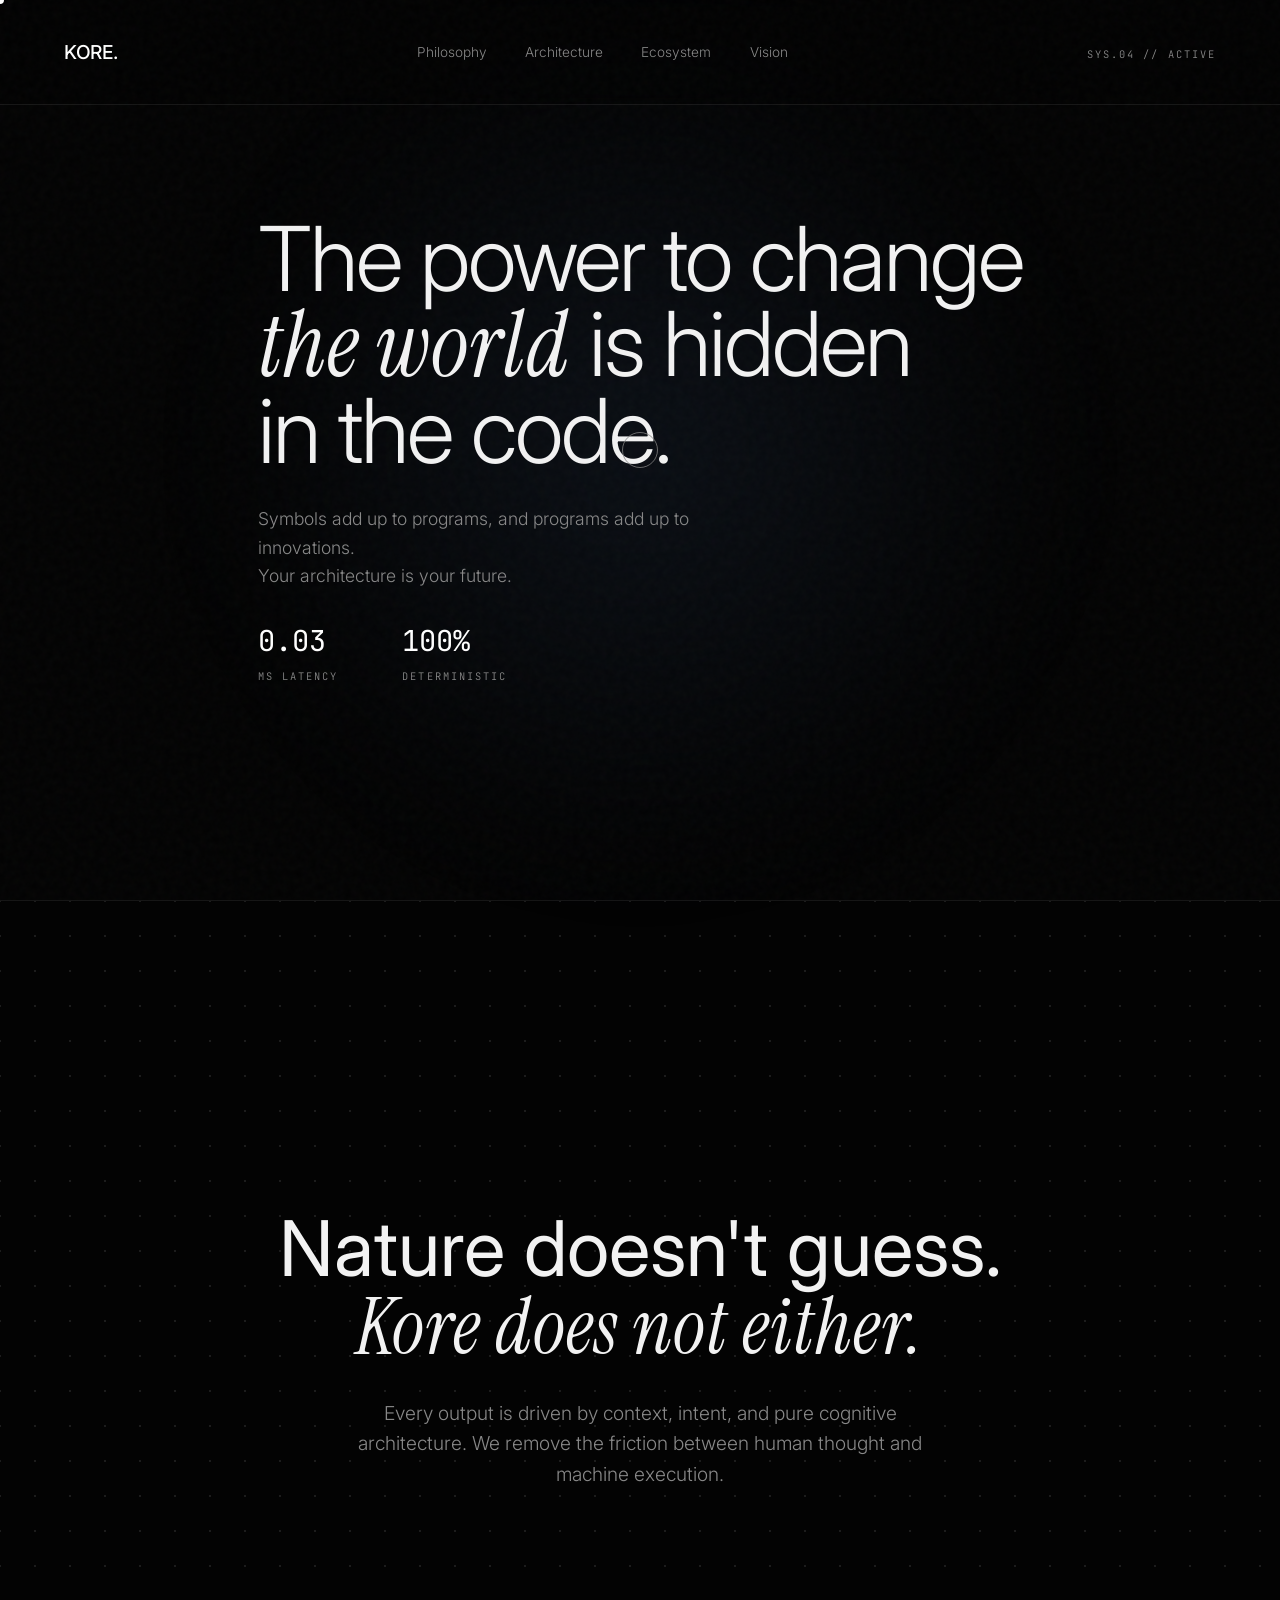
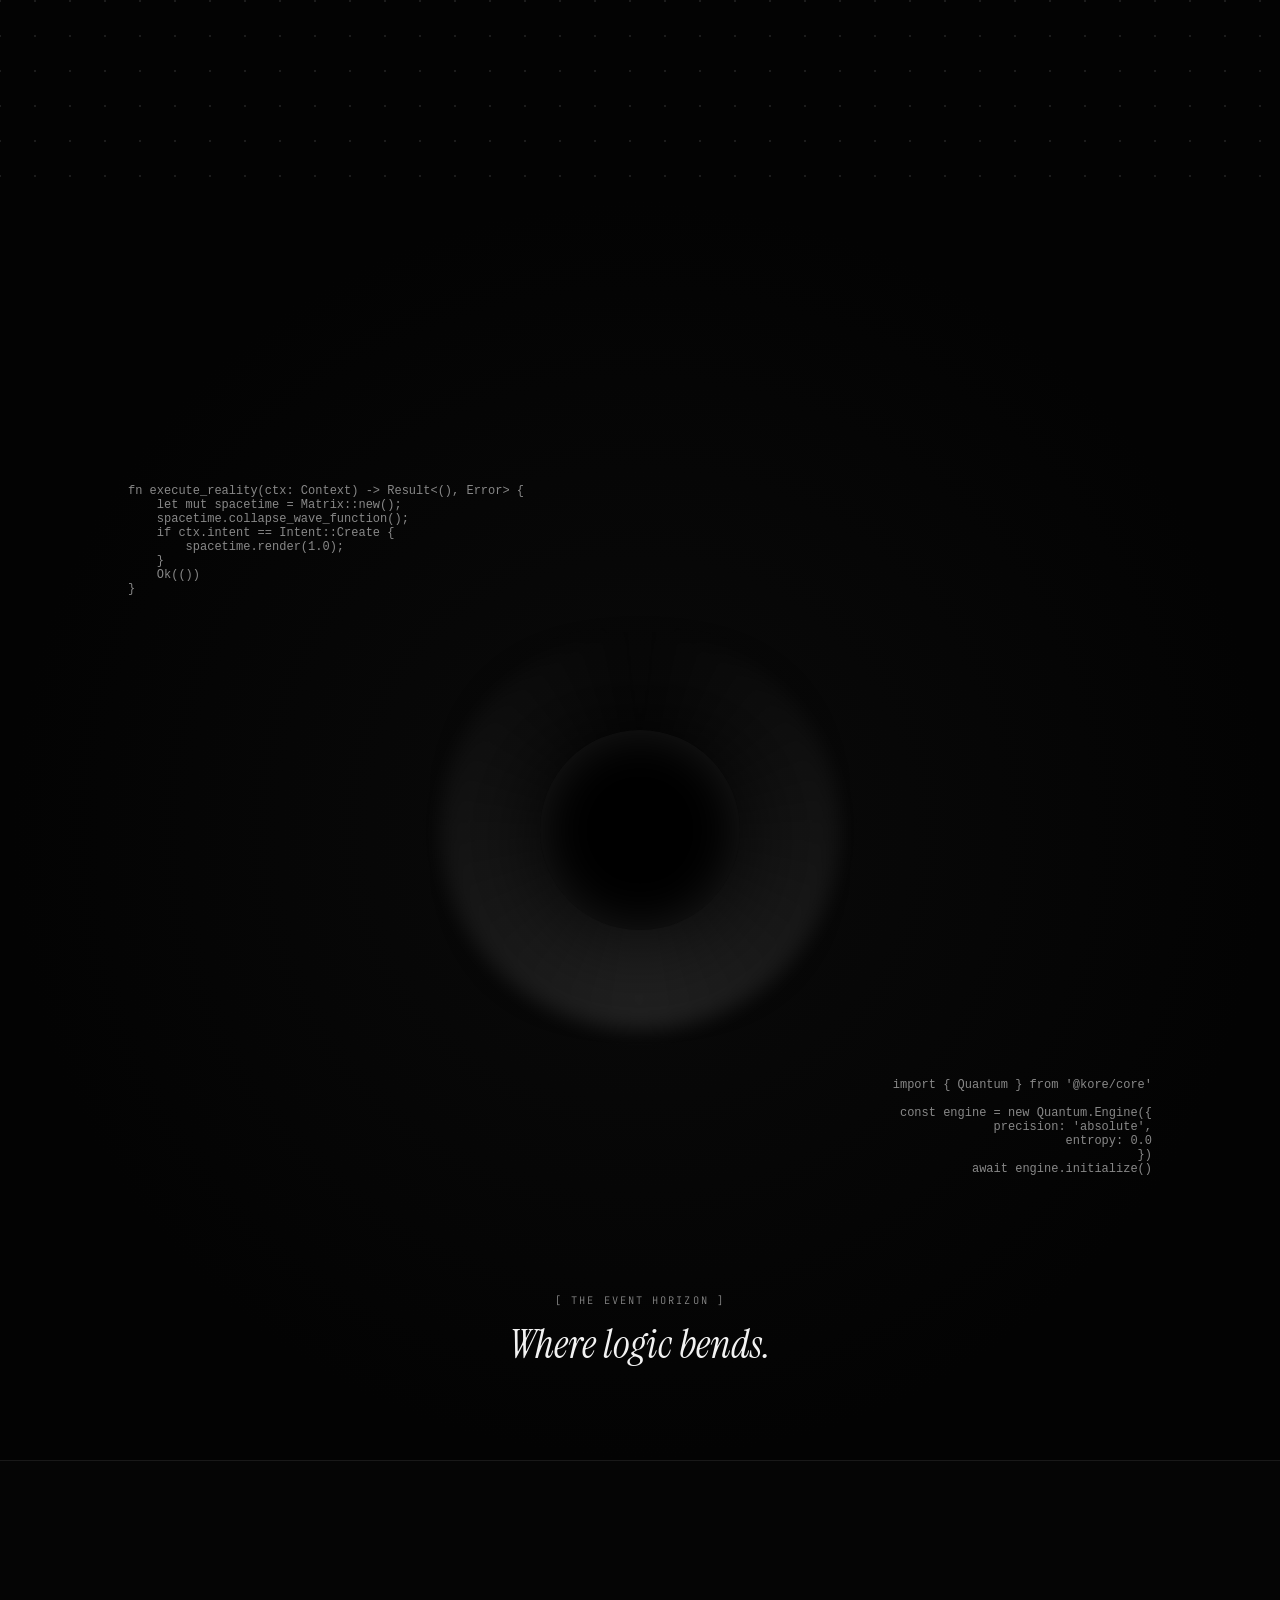
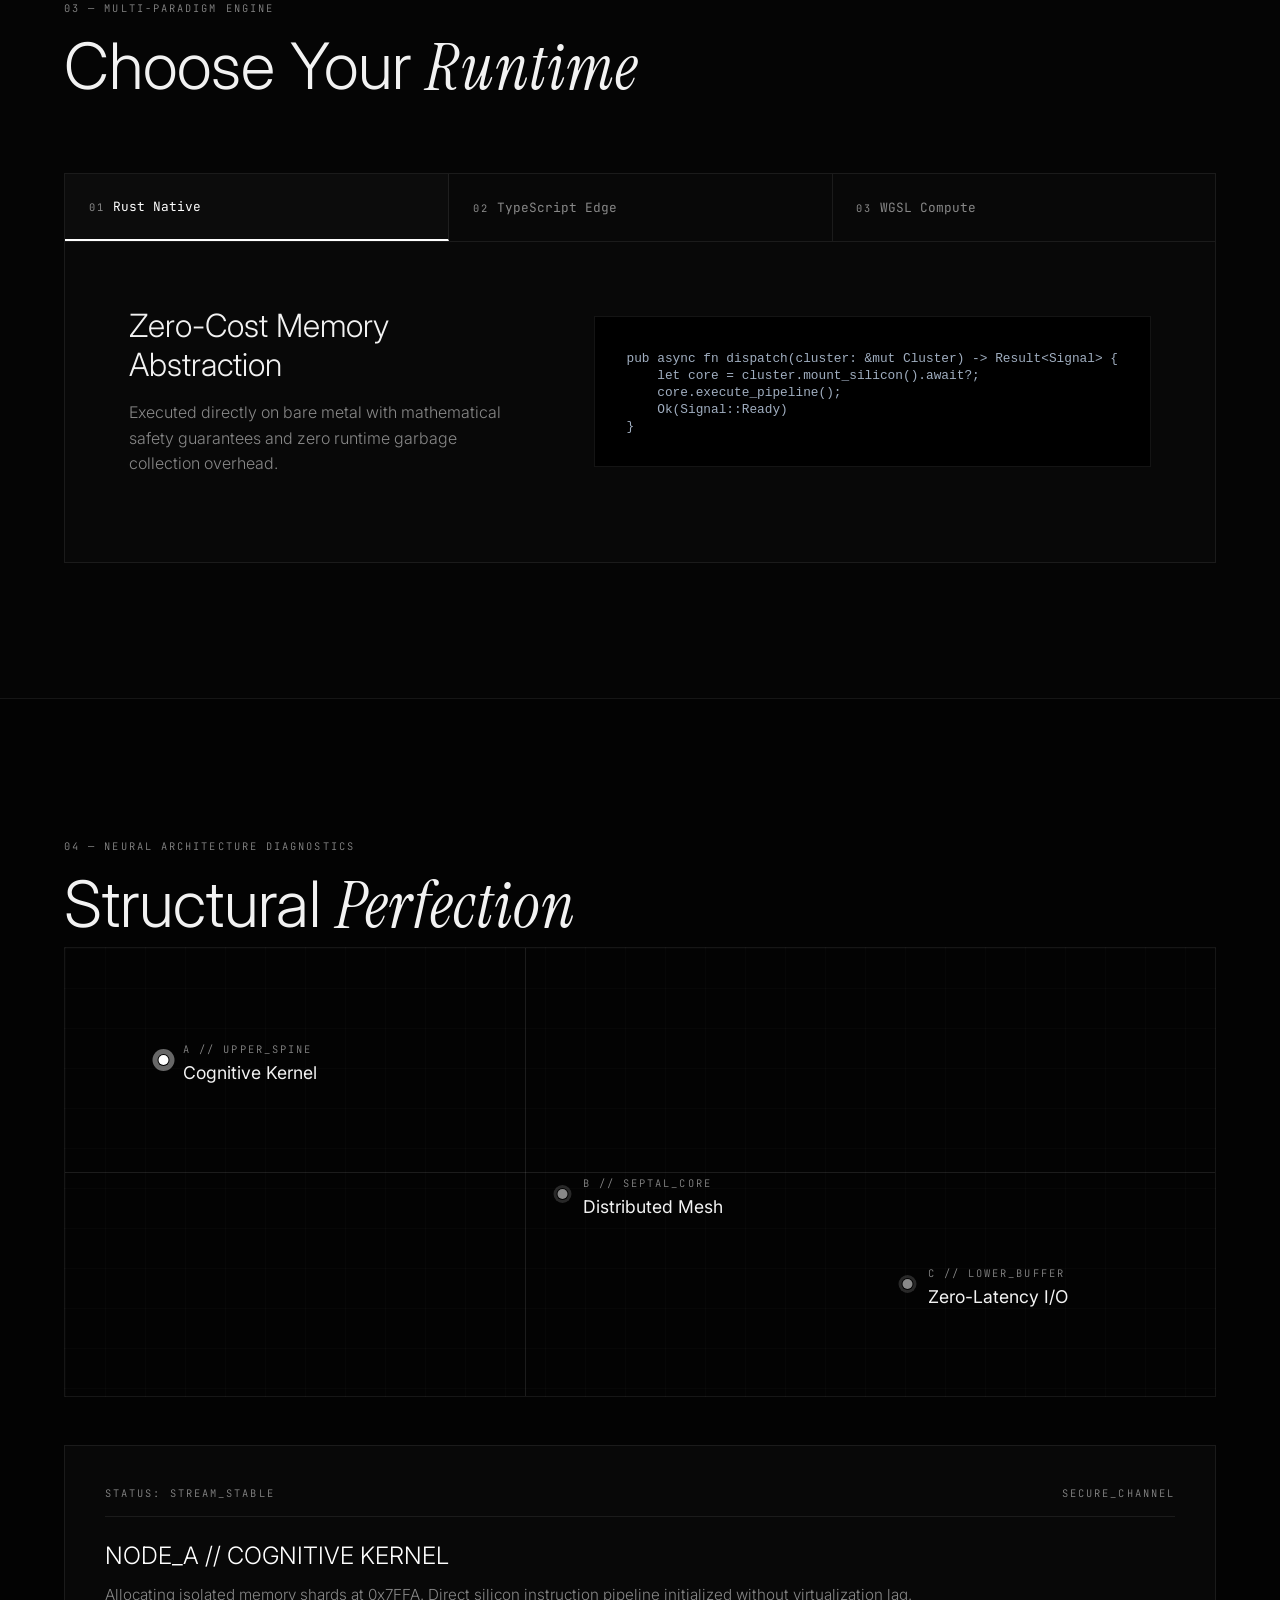
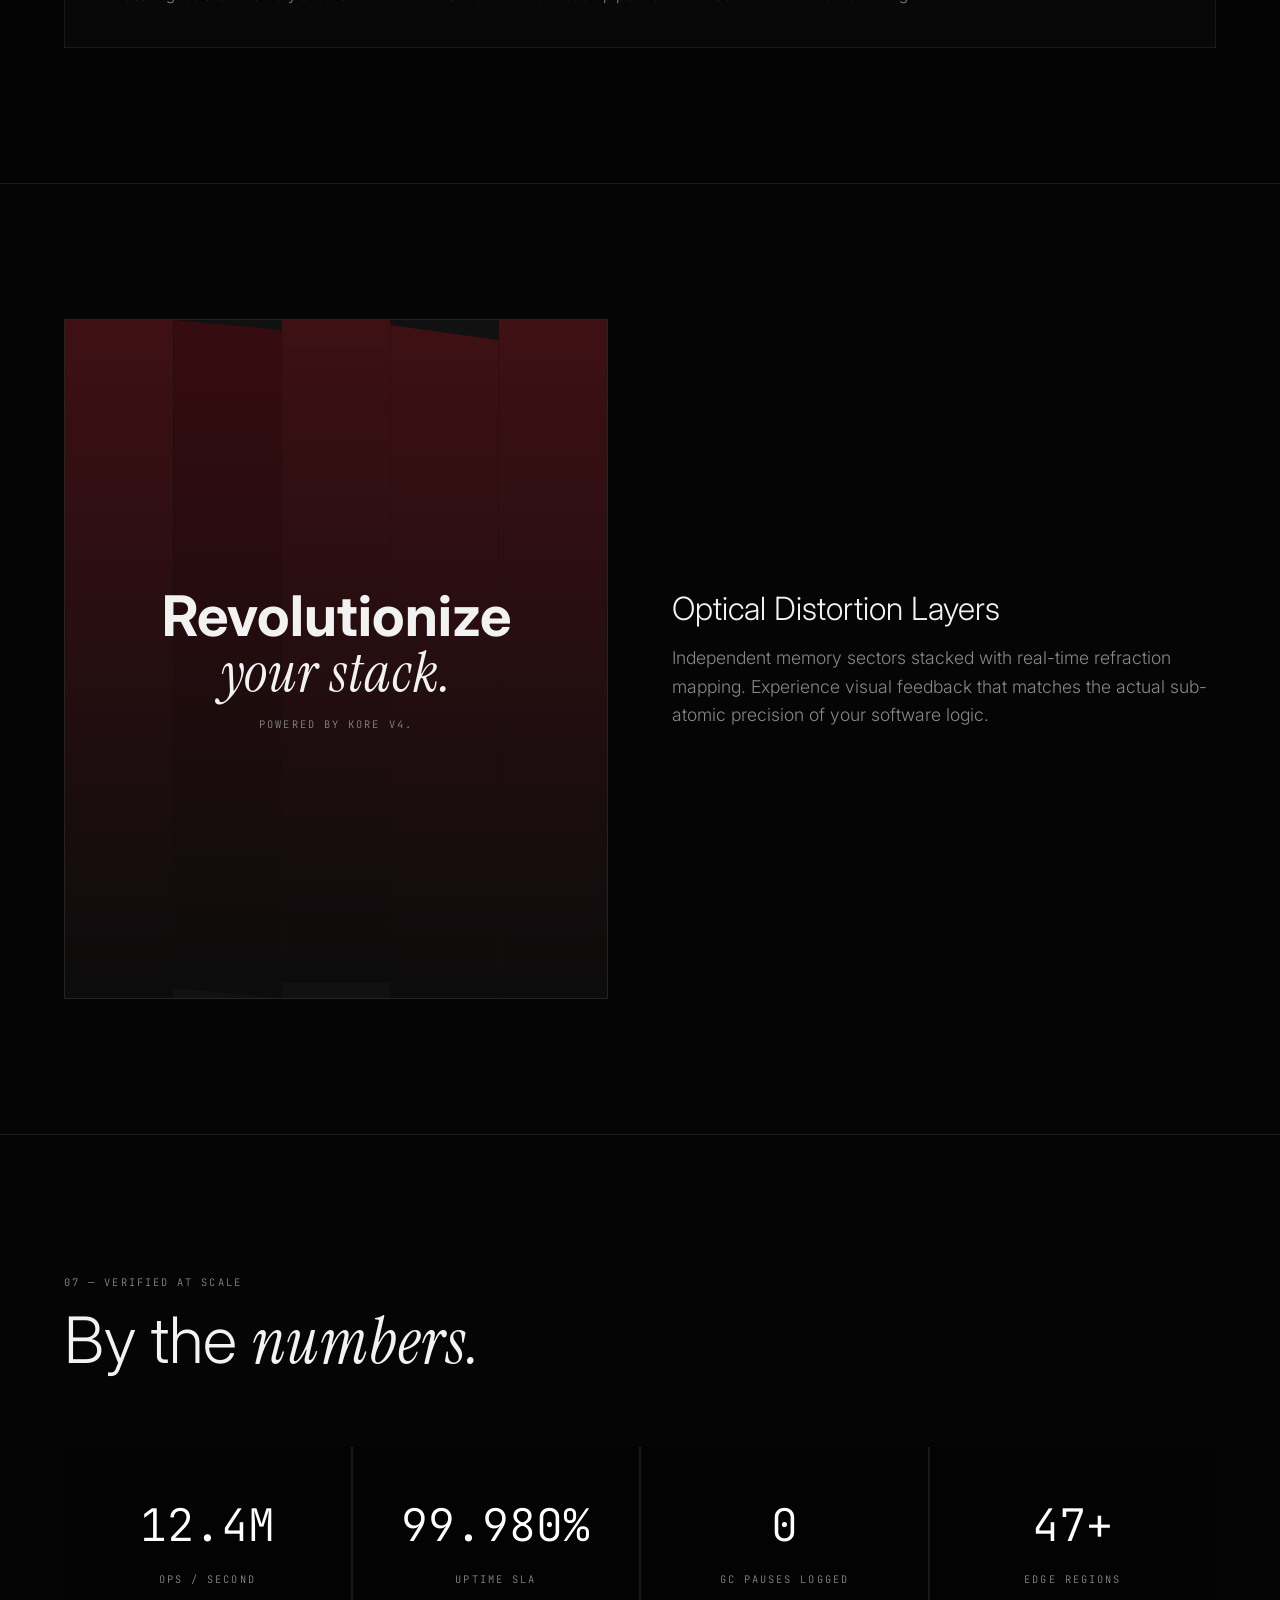
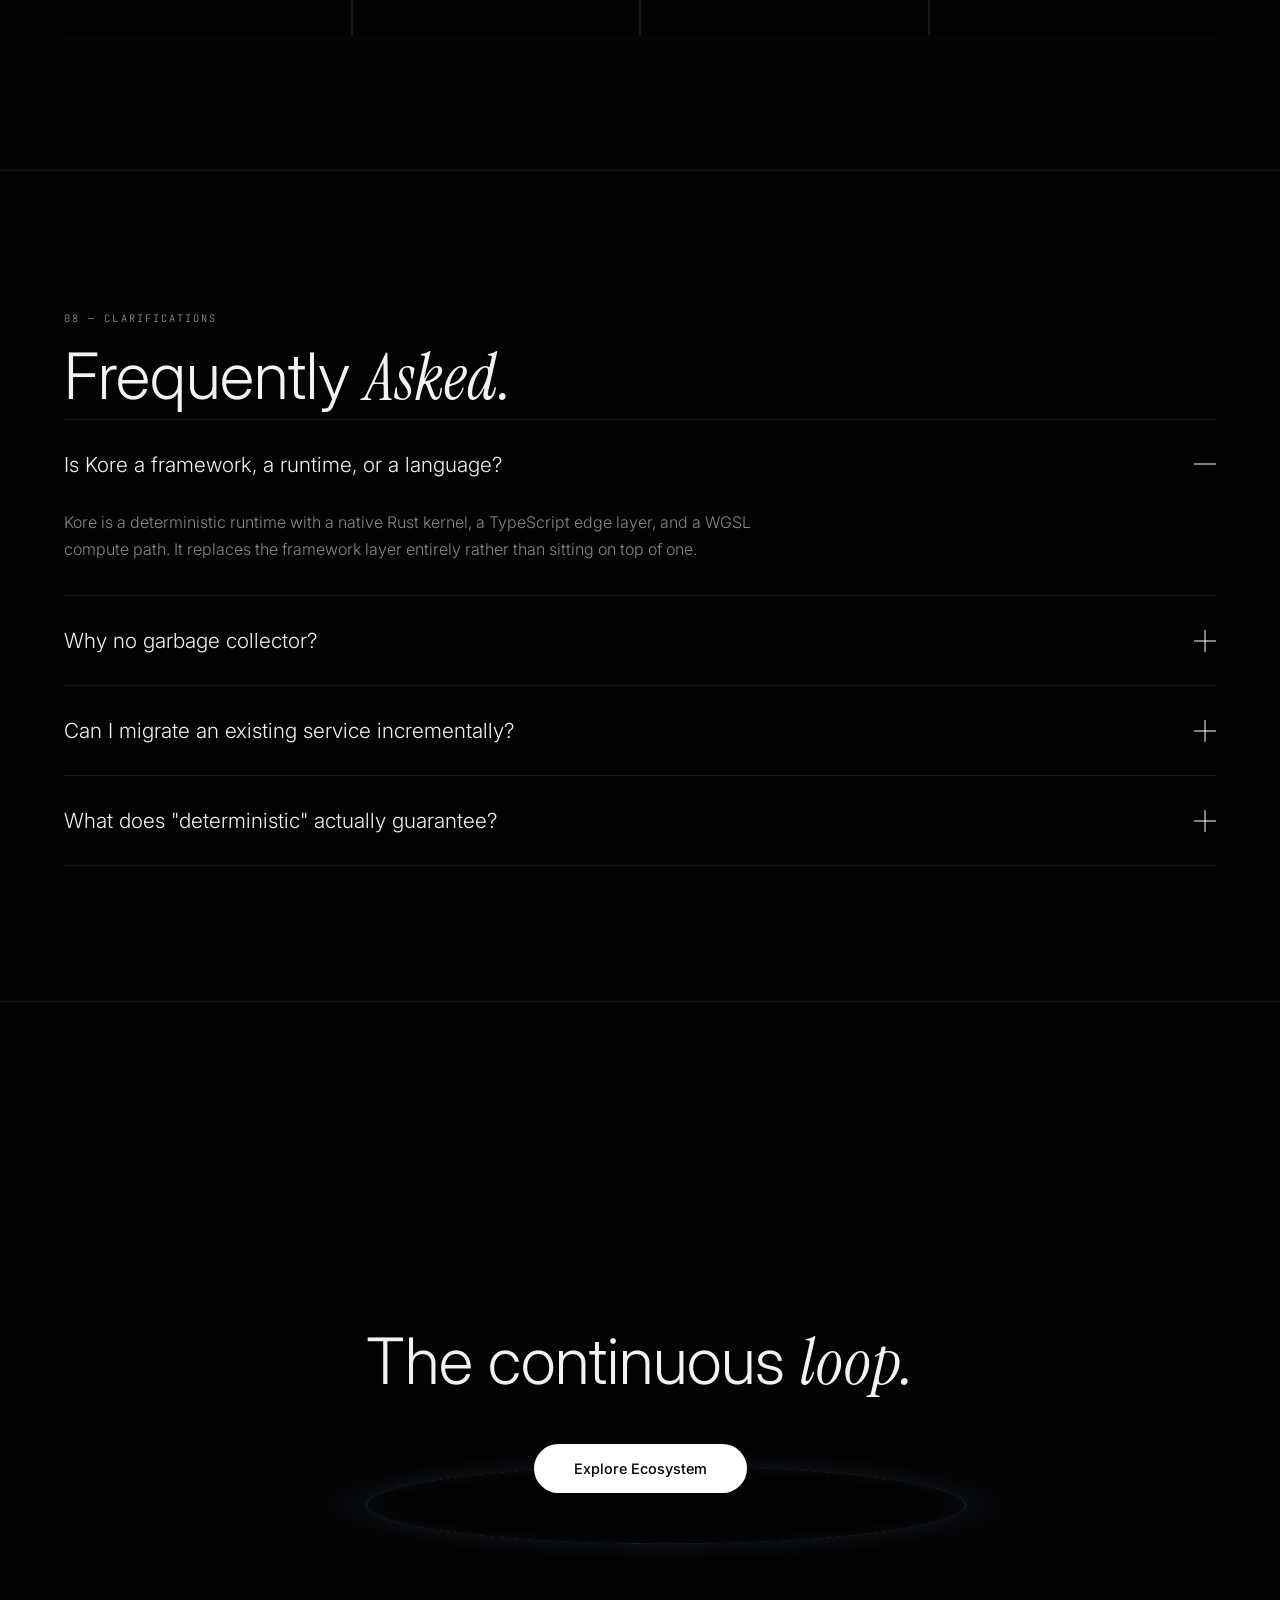
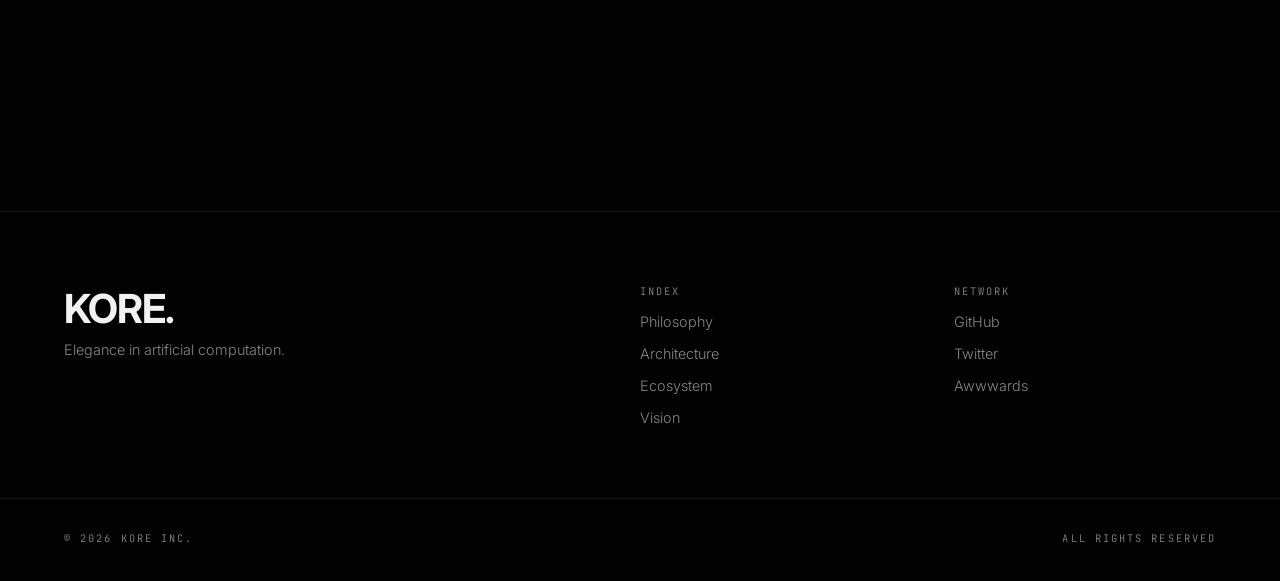
==== index.html @ 01a6eb64 "Add files via upload" ====
<!DOCTYPE html>
<html lang="en">
<head>
    <meta charset="UTF-8">
    <meta name="viewport" content="width=device-width, initial-scale=1.0">
    <title>KORE — Elegance in Code & Architecture</title>
    
    <!-- Tipografia di Alta Gamma: Instrument Serif, Inter, JetBrains Mono -->
    <link rel="preconnect" href="https://fonts.googleapis.com">
    <link rel="preconnect" href="https://fonts.gstatic.com" crossorigin>
    <link href="https://fonts.googleapis.com/css2?family=Instrument+Serif:ital@0;1&family=Inter:wght@200;300;400;500&family=JetBrains+Mono:wght@100;300;400&display=swap" rel="stylesheet">
    
    <link rel="stylesheet" href="style.css">
    <link rel="stylesheet" href="shared.css">
</head>
<body class="luxury-dark">

    <!-- Hololens: Cono di luce fluido che segue il mouse -->
    <div class="hololens-cone" id="light-cone"></div>

    <!-- Rumore di fondo per texture tattile -->
    <div class="noise-overlay"></div>

    <!-- HEADER MINIMALE CON LINK ESTERNI -->
    <header class="site-header reveal">
        <div class="logo"><a href="index.html">KORE.</a></div>
        <nav class="nav-links">
            <a href="philosophy.html">Philosophy</a>
            <a href="architecture.html">Architecture</a>
            <a href="ecosystem.html">Ecosystem</a>
            <a href="vision.html">Vision</a>
        </nav>
        <div class="header-action">
            <span class="mono-micro">SYS.04 // ACTIVE</span>
        </div>
    </header>

    <main>
        <!-- ACT I: HERO -->
        <section class="section-hero">
            <div class="container hero-content">
                <h1 class="reveal delay-1">
                    The power to change <br>
                    <span class="serif-italic">the world</span> is hidden <br>
                    in the code.
                </h1>
                <p class="subtitle reveal delay-2">
                    Symbols add up to programs, and programs add up to innovations. <br>
                    Your architecture is your future.
                </p>
                <div class="hero-metrics reveal delay-3">
                    <div class="metric-item">
                        <span class="metric-val" id="counter-latency">0.04</span>
                        <span class="mono-micro">MS LATENCY</span>
                    </div>
                    <div class="metric-item">
                        <span class="metric-val">100%</span>
                        <span class="mono-micro">DETERMINISTIC</span>
                    </div>
                </div>
            </div>
            <div class="scroll-indicator reveal delay-3">
                <span class="mono-micro">SCROLL TO EXPLORE</span>
                <div class="line-down"></div>
            </div>
        </section>

        <!-- ACT II: MANIFESTO & HALFTONE INTERATTIVO -->
        <section id="manifesto" class="section-manifesto">
            <canvas id="halftone-canvas"></canvas>
            <div class="container manifesto-content">
                <h2 class="reveal">
                    Nature doesn't guess.<br>
                    <span class="serif-italic">Kore does not either.</span>
                </h2>
                <p class="reveal delay-1">
                    Every output is driven by context, intent, and pure cognitive architecture. 
                    We remove the friction between human thought and machine execution.
                </p>
            </div>
        </section>

        <!-- ACT III: THE VOID / CODE MATRIX -->
        <section id="void" class="section-void">
            <div class="void-center reveal">
                <div class="black-hole"></div>
                <div class="event-horizon"></div>
            </div>
            
            <div class="code-stream left reveal delay-1">
                <pre><code>fn execute_reality(ctx: Context) -> Result<(), Error> {
    let mut spacetime = Matrix::new();
    spacetime.collapse_wave_function();
    if ctx.intent == Intent::Create {
        spacetime.render(1.0);
    }
    Ok(())
}</code></pre>
            </div>

            <div class="code-stream right reveal delay-2">
                <pre><code>import { Quantum } from '@kore/core'

const engine = new Quantum.Engine({
    precision: 'absolute',
    entropy: 0.0
})
await engine.initialize()</code></pre>
            </div>

            <div class="void-caption reveal delay-3">
                <span class="mono-micro">[ THE EVENT HORIZON ]</span>
                <h3>Where logic bends.</h3>
            </div>
        </section>

        <!-- ACT IV: ADVANCED INTERACTIVE TABS (Paradigmi di Runtime) -->
        <section class="section-tabs-hub">
            <div class="container">
                <div class="spine-header reveal">
                    <span class="mono-micro">03 — MULTI-PARADIGM ENGINE</span>
                    <h2>Choose Your <span class="serif-italic">Runtime</span></h2>
                </div>

                <div class="editorial-tabs-wrapper reveal delay-1">
                    <div class="tab-triggers">
                        <button class="t-btn active magnetic" data-target="rust-panel">
                            <span class="mono-micro">01</span> Rust Native
                        </button>
                        <button class="t-btn magnetic" data-target="ts-panel">
                            <span class="mono-micro">02</span> TypeScript Edge
                        </button>
                        <button class="t-btn magnetic" data-target="wgsl-panel">
                            <span class="mono-micro">03</span> WGSL Compute
                        </button>
                    </div>

                    <div class="tab-panels-viewport">
                        <div class="t-panel active" id="rust-panel">
                            <div class="panel-text">
                                <h3>Zero-Cost Memory Abstraction</h3>
                                <p>Executed directly on bare metal with mathematical safety guarantees and zero runtime garbage collection overhead.</p>
                            </div>
                            <div class="panel-code-box">
                                <pre><code>pub async fn dispatch(cluster: &mut Cluster) -> Result&lt;Signal&gt; {
    let core = cluster.mount_silicon().await?;
    core.execute_pipeline();
    Ok(Signal::Ready)
}</code></pre>
                            </div>
                        </div>

                        <div class="t-panel" id="ts-panel">
                            <div class="panel-text">
                                <h3>Type-Safe Distributed Edge</h3>
                                <p>Ultra-fast serverless execution models with automatic fallback into compiled WebAssembly modules.</p>
                            </div>
                            <div class="panel-code-box">
                                <pre><code>import { KoreCluster } from '@kore/native';

const node = new KoreCluster({ mode: 'distributed' });
await node.sync();
console.log('Matrix fully synchronized.');</code></pre>
                            </div>
                        </div>

                        <div class="t-panel" id="wgsl-panel">
                            <div class="panel-text">
                                <h3>Parallel GPU Shaders</h3>
                                <p>Compute pipelines handling millions of geometric calculations per frame directly via WebGPU hardware acceleration.</p>
                            </div>
                            <div class="panel-code-box">
                                <pre><code>@compute @workgroup_size(64)
fn main(@builtin(global_invocation_id) id: vec3&lt;u32&gt;) {
    buffer[id.x] = compute_entropy(buffer[id.x]);
}</code></pre>
                            </div>
                        </div>
                    </div>
                </div>
            </div>
        </section>

        <!-- ACT V: ARCHITECTURE / SPINE HUD (Blueprint Interattivo) -->
        <section id="spine" class="section-spine">
            <div class="container">
                <div class="spine-header reveal">
                    <span class="mono-micro">04 — NEURAL ARCHITECTURE DIAGNOSTICS</span>
                    <h2>Structural <span class="serif-italic">Perfection</span></h2>
                </div>

                <div class="blueprint-grid reveal delay-1">
                    <div class="blueprint-line h-line"></div>
                    <div class="blueprint-line v-line"></div>

                    <!-- Nodi interattivi che modificano un monitor di stato -->
                    <div class="blueprint-node interactive-node active" data-node="alpha" style="top: 25%; left: 15%;">
                        <div class="dot"></div>
                        <div class="node-label">
                            <span class="mono-micro">A // UPPER_SPINE</span>
                            <h4>Cognitive Kernel</h4>
                        </div>
                    </div>

                    <div class="blueprint-node interactive-node" data-node="beta" style="top: 55%; left: 50%;">
                        <div class="dot"></div>
                        <div class="node-label">
                            <span class="mono-micro">B // SEPTAL_CORE</span>
                            <h4>Distributed Mesh</h4>
                        </div>
                    </div>

                    <div class="blueprint-node interactive-node" data-node="gamma" style="top: 75%; left: 80%;">
                        <div class="dot"></div>
                        <div class="node-label">
                            <span class="mono-micro">C // LOWER_BUFFER</span>
                            <h4>Zero-Latency I/O</h4>
                        </div>
                    </div>
                </div>

                <!-- Live Diagnostic HUD Screen -->
                <div class="hud-monitor reveal delay-2">
                    <div class="monitor-topbar">
                        <span class="mono-micro" id="hud-status-tag">STATUS: STREAM_STABLE</span>
                        <span class="mono-micro">SECURE_CHANNEL</span>
                    </div>
                    <div class="monitor-body">
                        <h3 id="hud-title">NODE_A // COGNITIVE KERNEL</h3>
                        <p id="hud-desc">Allocating isolated memory shards at 0x7FFA. Direct silicon instruction pipeline initialized without virtualization lag.</p>
                    </div>
                </div>
            </div>
        </section>

        <!-- ACT VI: GLASS REFRACTION -->
        <section id="refraction" class="section-refraction">
            <div class="container refraction-wrapper reveal">
                <div class="refraction-card">
                    <div class="glass-slice slice-1"></div>
                    <div class="glass-slice slice-2"></div>
                    <div class="glass-slice slice-3"></div>
                    <div class="glass-slice slice-4"></div>
                    <div class="glass-slice slice-5"></div>
                    
                    <div class="card-content">
                        <h2>Revolutionize <br><span class="serif-italic">your stack.</span></h2>
                        <p class="mono-micro">Powered by Kore V4.</p>
                    </div>
                </div>

                <div class="refraction-text reveal delay-2">
                    <h3>Optical Distortion Layers</h3>
                    <p>Independent memory sectors stacked with real-time refraction mapping. Experience visual feedback that matches the actual sub-atomic precision of your software logic.</p>
                </div>
            </div>
        </section>

        <!-- ACT VII: BY THE NUMBERS (Animated Count-Up Stats) -->
        <section class="stats-section">
            <div class="container">
                <div class="spine-header reveal">
                    <span class="mono-micro">07 — VERIFIED AT SCALE</span>
                    <h2>By the <span class="serif-italic">numbers.</span></h2>
                </div>
                <div class="stats-grid reveal delay-1">
                    <div class="stat-cell">
                        <span class="stat-number" data-countup="12.4" data-decimals="1" data-suffix="M">0</span>
                        <span class="stat-label mono-micro">OPS / SECOND</span>
                    </div>
                    <div class="stat-cell">
                        <span class="stat-number" data-countup="99.999" data-decimals="3" data-suffix="%">0</span>
                        <span class="stat-label mono-micro">UPTIME SLA</span>
                    </div>
                    <div class="stat-cell">
                        <span class="stat-number" data-countup="0" data-decimals="0" data-suffix="">0</span>
                        <span class="stat-label mono-micro">GC PAUSES LOGGED</span>
                    </div>
                    <div class="stat-cell">
                        <span class="stat-number" data-countup="47" data-decimals="0" data-suffix="+">0</span>
                        <span class="stat-label mono-micro">EDGE REGIONS</span>
                    </div>
                </div>
            </div>
        </section>

        <!-- ACT VIII: FREQUENTLY ASKED QUESTIONS -->
        <section class="faq-section">
            <div class="container">
                <div class="spine-header reveal">
                    <span class="mono-micro">08 — CLARIFICATIONS</span>
                    <h2>Frequently <span class="serif-italic">Asked.</span></h2>
                </div>

                <div class="accordion-list reveal delay-1">
                    <div class="accordion-item open">
                        <button class="accordion-trigger">
                            <span>Is Kore a framework, a runtime, or a language?</span>
                            <span class="acc-icon"></span>
                        </button>
                        <div class="accordion-body" style="max-height: 200px;">
                            <div class="accordion-body-inner">
                                Kore is a deterministic runtime with a native Rust kernel, a TypeScript edge layer, and a WGSL compute path. It replaces the framework layer entirely rather than sitting on top of one.
                            </div>
                        </div>
                    </div>
                    <div class="accordion-item">
                        <button class="accordion-trigger">
                            <span>Why no garbage collector?</span>
                            <span class="acc-icon"></span>
                        </button>
                        <div class="accordion-body">
                            <div class="accordion-body-inner">
                                GC pauses are the single largest source of latency variance in production systems. Kore's memory model is resolved entirely at compile time, so there is nothing left for a collector to do at runtime.
                            </div>
                        </div>
                    </div>
                    <div class="accordion-item">
                        <button class="accordion-trigger">
                            <span>Can I migrate an existing service incrementally?</span>
                            <span class="acc-icon"></span>
                        </button>
                        <div class="accordion-body">
                            <div class="accordion-body-inner">
                                Yes. The TypeScript Edge runtime is designed as a drop-in gateway in front of legacy services, so teams typically migrate one route at a time before moving hot paths to the native kernel.
                            </div>
                        </div>
                    </div>
                    <div class="accordion-item">
                        <button class="accordion-trigger">
                            <span>What does "deterministic" actually guarantee?</span>
                            <span class="acc-icon"></span>
                        </button>
                        <div class="accordion-body">
                            <div class="accordion-body-inner">
                                Given the same input state, a Kore node produces the same output and the same timing profile every time — no branch introduced by scheduling, allocation, or collection is allowed to leak into observable behavior.
                            </div>
                        </div>
                    </div>
                </div>
            </div>
        </section>

        <!-- ACT IX: THE TORUS ECOSYSTEM -->
        <section class="section-torus">
            <div class="torus-container reveal">
                <div class="torus-glow"></div>
                <h2>The continuous <span class="serif-italic">loop.</span></h2>
                <a href="ecosystem.html" class="elegant-btn magnetic">Explore Ecosystem</a>
            </div>
        </section>

    </main>

    <footer class="site-footer reveal">
        <div class="container footer-grid">
            <div class="footer-brand">
                <h1>KORE.</h1>
                <p>Elegance in artificial computation.</p>
            </div>
            
            <div class="footer-links">
                <span class="mono-micro">INDEX</span>
                <a href="philosophy.html">Philosophy</a>
                <a href="architecture.html">Architecture</a>
                <a href="ecosystem.html">Ecosystem</a>
                <a href="vision.html">Vision</a>
            </div>

            <div class="footer-links">
                <span class="mono-micro">NETWORK</span>
                <a href="https://github.com" target="_blank">GitHub</a>
                <a href="https://twitter.com" target="_blank">Twitter</a>
                <a href="https://awwwards.com" target="_blank">Awwwards</a>
            </div>
        </div>
        <div class="container footer-bottom">
            <span class="mono-micro">© 2026 KORE INC.</span>
            <span class="mono-micro">ALL RIGHTS RESERVED</span>
        </div>
    </footer>

    <script src="shared.js"></script>
    <script src="main.js"></script>
</body>
</html>
---- style.css ----
/* ==========================================================================
   DESIGN SYSTEM - LUXURY EDITORIAL TECH (Expanded & Animated)
   ========================================================================== */
:root {
    --bg-color: #030303;
    --text-primary: #f2f2f2;
    --text-muted: #888888;
    
    --accent-red: #cc1122;
    --accent-blue: #4a6fa5;
    
    --border-thin: 1px solid rgba(255, 255, 255, 0.08);
    
    --font-serif: 'Instrument Serif', serif;
    --font-sans: 'Inter', sans-serif;
    --font-mono: 'JetBrains Mono', monospace;
}

* {
    margin: 0;
    padding: 0;
    box-sizing: border-box;
}

html {
    scroll-behavior: smooth;
}

body.luxury-dark {
    background-color: var(--bg-color);
    color: var(--text-primary);
    font-family: var(--font-sans);
    font-weight: 300;
    -webkit-font-smoothing: antialiased;
    overflow-x: hidden;
}

.container {
    max-width: 1400px;
    margin: 0 auto;
    padding: 0 5vw;
}

.serif-italic {
    font-family: var(--font-serif);
    font-style: italic;
    font-weight: 400;
    letter-spacing: 1px;
}

.mono-micro {
    font-family: var(--font-mono);
    font-size: 0.65rem;
    text-transform: uppercase;
    letter-spacing: 0.2em;
    color: var(--text-muted);
}

/* Texture rumore di fondo */
.noise-overlay {
    position: fixed;
    top: 0; left: 0; width: 100vw; height: 100vh;
    pointer-events: none;
    z-index: 9999;
    opacity: 0.03;
    background-image: url("data:image/svg+xml,%3Csvg viewBox='0 0 200 200' xmlns='http://www.w3.org/2000/svg'%3E%3Cfilter id='noiseFilter'%3E%3CfeTurbulence type='fractalNoise' baseFrequency='0.65' numOctaves='3' stitchTiles='stitch'/%3E%3C/filter%3E%3Crect width='100%25' height='100%25' filter='url(%23noiseFilter)'/%3E%3C/svg%3E");
}

/* Reveal on scroll */
.reveal {
    opacity: 0;
    transform: translateY(40px);
    transition: opacity 1.2s cubic-bezier(0.16, 1, 0.3, 1), 
                transform 1.2s cubic-bezier(0.16, 1, 0.3, 1);
}

.reveal.visible {
    opacity: 1;
    transform: translateY(0);
}

.delay-1 { transition-delay: 0.15s; }
.delay-2 { transition-delay: 0.3s; }
.delay-3 { transition-delay: 0.45s; }

/* ==========================================================================
   HEADER
   ========================================================================== */
.site-header {
    position: fixed;
    top: 0; left: 0; width: 100%;
    display: flex;
    justify-content: space-between;
    align-items: center;
    padding: 2.5rem 5vw;
    z-index: 100;
    backdrop-filter: blur(10px);
    background: rgba(3, 3, 3, 0.5);
    border-bottom: var(--border-thin);
}

.logo a {
    color: #fff;
    text-decoration: none;
    font-weight: 500;
    font-size: 1.2rem;
    letter-spacing: -0.5px;
}

.nav-links {
    display: flex;
    gap: 3vw;
}

.nav-links a {
    color: var(--text-muted);
    text-decoration: none;
    font-size: 0.85rem;
    transition: color 0.3s;
}

.nav-links a:hover { color: #fff; }

/* ==========================================================================
   ACT I: HERO
   ========================================================================== */
.section-hero {
    height: 100vh;
    display: flex;
    flex-direction: column;
    justify-content: center;
    position: relative;
}

.hololens-cone {
    position: fixed;
    top: 50%; left: 50%;
    width: 80vw; height: 80vw;
    background: radial-gradient(circle at center, rgba(74, 111, 165, 0.12) 0%, rgba(0, 0, 0, 0) 60%);
    transform: translate(-50%, -50%);
    pointer-events: none;
    z-index: -1;
    filter: blur(60px);
}

.hero-content h1 {
    font-size: clamp(3rem, 7vw, 7rem);
    line-height: 0.95;
    letter-spacing: -2px;
    margin-bottom: 2rem;
    font-weight: 300;
}

.hero-content .subtitle {
    font-size: 1.1rem;
    color: var(--text-muted);
    max-width: 500px;
    line-height: 1.6;
    margin-bottom: 2rem;
}

.hero-metrics {
    display: flex;
    gap: 4rem;
}

.metric-item .metric-val {
    display: block;
    font-family: var(--font-mono);
    font-size: 1.8rem;
    font-weight: 400;
    color: #fff;
    margin-bottom: 4px;
}

.scroll-indicator {
    position: absolute;
    bottom: 3rem;
    left: 5vw;
    display: flex;
    align-items: center;
    gap: 15px;
}

.line-down {
    width: 1px;
    height: 40px;
    background-color: var(--text-muted);
    animation: scaleLine 2s infinite cubic-bezier(0.16, 1, 0.3, 1);
    transform-origin: top;
}

@keyframes scaleLine {
    0% { transform: scaleY(0); }
    50% { transform: scaleY(1); }
    100% { transform: scaleY(0); transform-origin: bottom; }
}

/* ==========================================================================
   ACT II: MANIFESTO & HALFTONE
   ========================================================================== */
.section-manifesto {
    position: relative;
    min-height: 100vh;
    display: flex;
    align-items: center;
    justify-content: center;
    text-align: center;
    overflow: hidden;
    border-top: var(--border-thin);
}

#halftone-canvas {
    position: absolute;
    top: 0; left: 0;
    width: 100%; height: 100%;
    z-index: -1;
    opacity: 0.4;
}

.manifesto-content h2 {
    font-size: clamp(2.5rem, 6vw, 6rem);
    line-height: 1;
    font-weight: 400;
    margin-bottom: 2rem;
}

.manifesto-content p {
    font-size: 1.2rem;
    color: var(--text-muted);
    max-width: 600px;
    margin: 0 auto;
    line-height: 1.6;
}

/* ==========================================================================
   ACT III: THE VOID
   ========================================================================== */
.section-void {
    height: 140vh;
    position: relative;
    display: flex;
    align-items: center;
    justify-content: center;
    background: radial-gradient(circle at center, #0a0a0a 0%, var(--bg-color) 70%);
}

.void-center {
    position: relative;
    width: 400px; height: 400px;
    display: flex;
    align-items: center;
    justify-content: center;
}

.black-hole {
    width: 200px; height: 200px;
    background: #000;
    border-radius: 50%;
    box-shadow: inset 0 0 50px rgba(255,255,255,0.1), 0 0 100px rgba(0,0,0,1);
    z-index: 2;
}

.event-horizon {
    position: absolute;
    width: 100%; height: 100%;
    border-radius: 50%;
    background: conic-gradient(from 0deg, transparent, rgba(255,255,255,0.1), transparent);
    animation: spin 10s linear infinite;
    filter: blur(10px);
}

@keyframes spin { 100% { transform: rotate(360deg); } }

.code-stream {
    position: absolute;
    font-family: var(--font-mono);
    font-size: 0.75rem;
    color: var(--text-muted);
    opacity: 0.4;
    white-space: pre;
}

.code-stream.left { top: 20%; left: 10%; }
.code-stream.right { bottom: 20%; right: 10%; text-align: right; }

.void-caption {
    position: absolute;
    bottom: 10vh;
    text-align: center;
}

.void-caption h3 {
    font-family: var(--font-serif);
    font-style: italic;
    font-size: 2.5rem;
    font-weight: 300;
    margin-top: 10px;
}

/* ==========================================================================
   ACT IV: EDITORIAL TABS HUB (Nuova Sezione Interattiva)
   ========================================================================== */
.section-tabs-hub {
    padding: 15vh 0;
    background: #050505;
    border-top: var(--border-thin);
}

.editorial-tabs-wrapper {
    margin-top: 4rem;
    border: var(--border-thin);
    background: rgba(10, 10, 10, 0.6);
}

.tab-triggers {
    display: flex;
    border-bottom: var(--border-thin);
}

.t-btn {
    flex: 1;
    padding: 1.5rem;
    background: transparent;
    border: none;
    border-right: var(--border-thin);
    color: var(--text-muted);
    font-family: var(--font-mono);
    font-size: 0.8rem;
    cursor: pointer;
    transition: all 0.3s ease;
    text-align: left;
    display: flex;
    align-items: center;
    gap: 10px;
}

.t-btn:last-child { border-right: none; }

.t-btn.active, .t-btn:hover {
    color: #fff;
    background: rgba(255, 255, 255, 0.02);
}

.t-btn.active {
    border-bottom: 2px solid #fff;
}

.tab-panels-viewport {
    padding: 4rem;
    min-height: 320px;
}

.t-panel {
    display: none;
    grid-template-columns: 1fr 1fr;
    gap: 4rem;
    align-items: center;
}

.t-panel.active {
    display: grid;
    animation: fadeIn 0.6s cubic-bezier(0.16, 1, 0.3, 1);
}

.panel-text h3 {
    font-size: 2rem;
    font-weight: 300;
    margin-bottom: 1rem;
}

.panel-text p {
    color: var(--text-muted);
    line-height: 1.6;
    font-size: 1rem;
}

.panel-code-box pre {
    background: #000;
    padding: 2rem;
    border: var(--border-thin);
    font-family: var(--font-mono);
    font-size: 0.8rem;
    color: #a0aec0;
    overflow-x: auto;
}

@keyframes fadeIn {
    from { opacity: 0; transform: translateY(10px); }
    to { opacity: 1; transform: translateY(0); }
}

/* ==========================================================================
   ACT V: ARCHITECTURE HUD BLUEPRINT
   ========================================================================== */
.section-spine {
    padding: 15vh 0;
    border-top: var(--border-thin);
}

.spine-header h2 { font-size: 4rem; font-weight: 300; margin-top: 10px; }

.blueprint-grid {
    position: relative;
    height: 50vh;
    border: var(--border-thin);
    background-image: 
        linear-gradient(rgba(255,255,255,0.02) 1px, transparent 1px),
        linear-gradient(90deg, rgba(255,255,255,0.02) 1px, transparent 1px);
    background-size: 40px 40px;
    margin-bottom: 3rem;
}

.blueprint-line {
    position: absolute;
    background: rgba(255,255,255,0.1);
}
.h-line { top: 50%; left: 0; width: 100%; height: 1px; }
.v-line { left: 40%; top: 0; height: 100%; width: 1px; }

.blueprint-node {
    position: absolute;
    display: flex;
    align-items: center;
    gap: 15px;
    transform: translate(-50%, -50%);
    cursor: pointer;
    transition: transform 0.3s;
}

.blueprint-node:hover { transform: translate(-50%, -50%) scale(1.05); }

.blueprint-node .dot {
    width: 10px; height: 10px;
    background: var(--text-muted);
    border-radius: 50%;
    box-shadow: 0 0 0 1px #030303, 0 0 0 4px rgba(255,255,255,0.15);
    transition: background 0.3s, box-shadow 0.3s;
}

.blueprint-node.active .dot {
    background: #fff;
    box-shadow: 0 0 0 1px #030303, 0 0 0 6px rgba(255,255,255,0.4);
}

.node-label h4 {
    font-size: 1.1rem;
    font-weight: 400;
    margin-top: 5px;
}

.hud-monitor {
    background: rgba(10, 10, 10, 0.8);
    border: var(--border-thin);
    padding: 2.5rem;
    backdrop-filter: blur(15px);
}

.monitor-topbar {
    display: flex;
    justify-content: space-between;
    margin-bottom: 1.5rem;
    padding-bottom: 1rem;
    border-bottom: var(--border-thin);
}

.monitor-body h3 {
    font-size: 1.5rem;
    font-weight: 300;
    margin-bottom: 0.8rem;
    color: #fff;
}

.monitor-body p {
    color: var(--text-muted);
    line-height: 1.6;
    font-size: 0.95rem;
}

/* ==========================================================================
   ACT VI: GLASS REFRACTION
   ========================================================================== */
.section-refraction {
    padding: 15vh 0;
    border-top: var(--border-thin);
    background: #050505;
}

.refraction-wrapper {
    display: grid;
    grid-template-columns: 1fr 1fr;
    gap: 5vw;
    align-items: center;
}

.refraction-card {
    position: relative;
    width: 100%;
    aspect-ratio: 4/5;
    background: #111;
    overflow: hidden;
    display: flex;
    align-items: center;
    justify-content: center;
    text-align: center;
    border: var(--border-thin);
}

.glass-slice {
    position: absolute;
    top: 0; bottom: 0;
    background: linear-gradient(180deg, var(--accent-red), #000);
    opacity: 0.25;
    transition: transform 0.6s cubic-bezier(0.16, 1, 0.3, 1);
    backdrop-filter: blur(10px);
}

.slice-1 { left: 0%; width: 20%; clip-path: polygon(0 0, 100% 0, 100% 100%, 0 100%); }
.slice-2 { left: 20%; width: 20%; clip-path: polygon(0 0, 100% 10px, 100% 100%, 0 calc(100% - 10px)); background: linear-gradient(180deg, #aa0011, #000); }
.slice-3 { left: 40%; width: 20%; clip-path: polygon(0 10px, 100% 5px, 100% 100%, 0 100%); transform: translateY(-15px); }
.slice-4 { left: 60%; width: 20%; clip-path: polygon(0 5px, 100% 20px, 100% 100%, 0 100%); }
.slice-5 { left: 80%; width: 20%; }

.refraction-card:hover .slice-3 { transform: translateY(0); }
.refraction-card:hover .slice-2 { transform: translateY(20px); }

.card-content { z-index: 2; }
.card-content h2 { font-size: 3.5rem; line-height: 1; margin-bottom: 1rem; }

.refraction-text h3 { font-size: 2rem; font-weight: 300; margin-bottom: 1rem; }
.refraction-text p { color: var(--text-muted); font-size: 1.1rem; line-height: 1.6; }

/* ==========================================================================
   ACT VII: TORUS ECOSYSTEM
   ========================================================================== */
.section-torus {
    height: 90vh;
    display: flex;
    align-items: center;
    justify-content: center;
    text-align: center;
    border-top: var(--border-thin);
    position: relative;
    overflow: hidden;
}

.torus-glow {
    position: absolute;
    width: 600px; height: 300px;
    border-radius: 50%;
    border: 1px solid rgba(74, 111, 165, 0.3);
    box-shadow: 0 0 100px rgba(74, 111, 165, 0.2), inset 0 0 50px rgba(74, 111, 165, 0.1);
    transform: rotateX(75deg);
    top: 20%;
    animation: breathe 8s ease-in-out infinite alternate;
}

@keyframes breathe {
    0% { transform: rotateX(75deg) scale(1); }
    100% { transform: rotateX(75deg) scale(1.1); }
}

.section-torus h2 { font-size: 4rem; font-weight: 300; margin-bottom: 2.5rem; position: relative; z-index: 2; }

.elegant-btn {
    display: inline-block;
    position: relative;
    z-index: 2;
    background: #fff;
    color: #000;
    text-decoration: none;
    padding: 1rem 2.5rem;
    font-family: var(--font-sans);
    font-size: 0.9rem;
    font-weight: 500;
    border-radius: 30px;
    transition: transform 0.3s ease, background 0.3s;
}

.elegant-btn:hover { transform: scale(1.05); background: #e0e0e0; }

/* ==========================================================================
   FOOTER
   ========================================================================== */
.site-footer {
    border-top: var(--border-thin);
    padding: 8vh 0 4vh 0;
    background: #020202;
}

.footer-grid {
    display: grid;
    grid-template-columns: 2fr 1fr 1fr;
    gap: 4vw;
    margin-bottom: 8vh;
}

.footer-brand h1 { font-size: 2.5rem; margin-bottom: 0.5rem; letter-spacing: -1px; }
.footer-brand p { color: var(--text-muted); font-size: 0.9rem; }

.footer-links { display: flex; flex-direction: column; gap: 15px; }
.footer-links a { color: var(--text-muted); text-decoration: none; font-size: 0.9rem; transition: color 0.3s; }
.footer-links a:hover { color: #fff; }

.footer-bottom {
    display: flex;
    justify-content: space-between;
    border-top: var(--border-thin);
    padding-top: 2rem;
}

/* RESPONSIVE */
@media (max-width: 900px) {
    .refraction-wrapper { grid-template-columns: 1fr; }
    .hero-content h1 { font-size: 3.5rem; }
    .footer-grid { grid-template-columns: 1fr; gap: 3rem; }
    .spine-header h2 { font-size: 2.5rem; }
    .t-panel { grid-template-columns: 1fr; gap: 2rem; }
    .tab-triggers { flex-direction: column; }
}
---- shared.css ----
/* ==========================================================================
   SHARED — Cross-page animation & interaction utilities
   (progress bar, custom cursor, magnetic buttons, count-up, tilt, accordion)
   ========================================================================== */

/* Scroll progress bar */
.scroll-progress {
    position: fixed;
    top: 0; left: 0;
    height: 2px;
    width: 0%;
    background: linear-gradient(90deg, var(--accent-blue), #fff);
    z-index: 10000;
    transition: width 0.05s linear;
}

/* Custom cursor */
.cursor-dot {
    position: fixed;
    top: 0; left: 0;
    width: 8px; height: 8px;
    background: #fff;
    border-radius: 50%;
    pointer-events: none;
    z-index: 9998;
    transform: translate(-50%, -50%);
    transition: opacity 0.3s;
    mix-blend-mode: difference;
}

.cursor-ring {
    position: fixed;
    top: 0; left: 0;
    width: 36px; height: 36px;
    border: 1px solid rgba(255,255,255,0.4);
    border-radius: 50%;
    pointer-events: none;
    z-index: 9997;
    transform: translate(-50%, -50%);
    transition: width 0.25s ease, height 0.25s ease, border-color 0.25s ease, opacity 0.3s;
    mix-blend-mode: difference;
}

.cursor-ring.cursor-hover {
    width: 60px; height: 60px;
    border-color: rgba(255,255,255,0.9);
}

@media (hover: none), (max-width: 900px) {
    .cursor-dot, .cursor-ring { display: none; }
}

/* Magnetic buttons */
.magnetic {
    display: inline-block;
    will-change: transform;
    transition: transform 0.15s ease-out;
}

/* Tilt cards */
[data-tilt] {
    will-change: transform;
    transition: transform 0.15s ease-out, border-color 0.3s;
    transform-style: preserve-3d;
}

/* Count-up numbers */
[data-countup] {
    font-variant-numeric: tabular-nums;
}

/* ==========================================================================
   Generic Accordion
   ========================================================================== */
.accordion-list {
    display: flex;
    flex-direction: column;
    border-top: var(--border-thin);
}

.accordion-item {
    border-bottom: var(--border-thin);
}

.accordion-trigger {
    width: 100%;
    background: transparent;
    border: none;
    color: var(--text-primary);
    text-align: left;
    padding: 2rem 0;
    display: flex;
    justify-content: space-between;
    align-items: center;
    cursor: pointer;
    font-family: var(--font-sans);
    font-size: 1.3rem;
    font-weight: 300;
    gap: 2rem;
}

.accordion-trigger .acc-icon {
    flex-shrink: 0;
    width: 22px; height: 22px;
    position: relative;
}

.accordion-trigger .acc-icon::before,
.accordion-trigger .acc-icon::after {
    content: '';
    position: absolute;
    background: #fff;
    top: 50%; left: 50%;
    transform: translate(-50%, -50%);
    transition: transform 0.35s cubic-bezier(0.16, 1, 0.3, 1), opacity 0.35s;
}

.accordion-trigger .acc-icon::before { width: 100%; height: 1px; }
.accordion-trigger .acc-icon::after { width: 1px; height: 100%; }

.accordion-item.open .acc-icon::after { transform: translate(-50%, -50%) rotate(90deg); opacity: 0; }

.accordion-body {
    max-height: 0;
    overflow: hidden;
    transition: max-height 0.45s cubic-bezier(0.16, 1, 0.3, 1);
}

.accordion-body-inner {
    padding-bottom: 2rem;
    color: var(--text-muted);
    font-size: 1rem;
    line-height: 1.7;
    max-width: 700px;
}

/* ==========================================================================
   Stat / count-up grid (used on Home)
   ========================================================================== */
.stats-section {
    padding: 15vh 0;
    border-top: var(--border-thin);
    background: #050505;
}

.stats-grid {
    display: grid;
    grid-template-columns: repeat(4, 1fr);
    gap: 2px;
    margin-top: 4rem;
    background: rgba(255,255,255,0.08);
}

.stat-cell {
    background: #030303;
    padding: 3rem 2rem;
    text-align: center;
}

.stat-cell .stat-number {
    display: block;
    font-family: var(--font-mono);
    font-size: clamp(2rem, 3.5vw, 3rem);
    color: #fff;
    margin-bottom: 0.8rem;
}

.stat-cell .stat-label {
    color: var(--text-muted);
}

/* FAQ section */
.faq-section {
    padding: 15vh 0;
    border-top: var(--border-thin);
}

@media (max-width: 900px) {
    .stats-grid { grid-template-columns: repeat(2, 1fr); }
    .accordion-trigger { font-size: 1.05rem; }
}
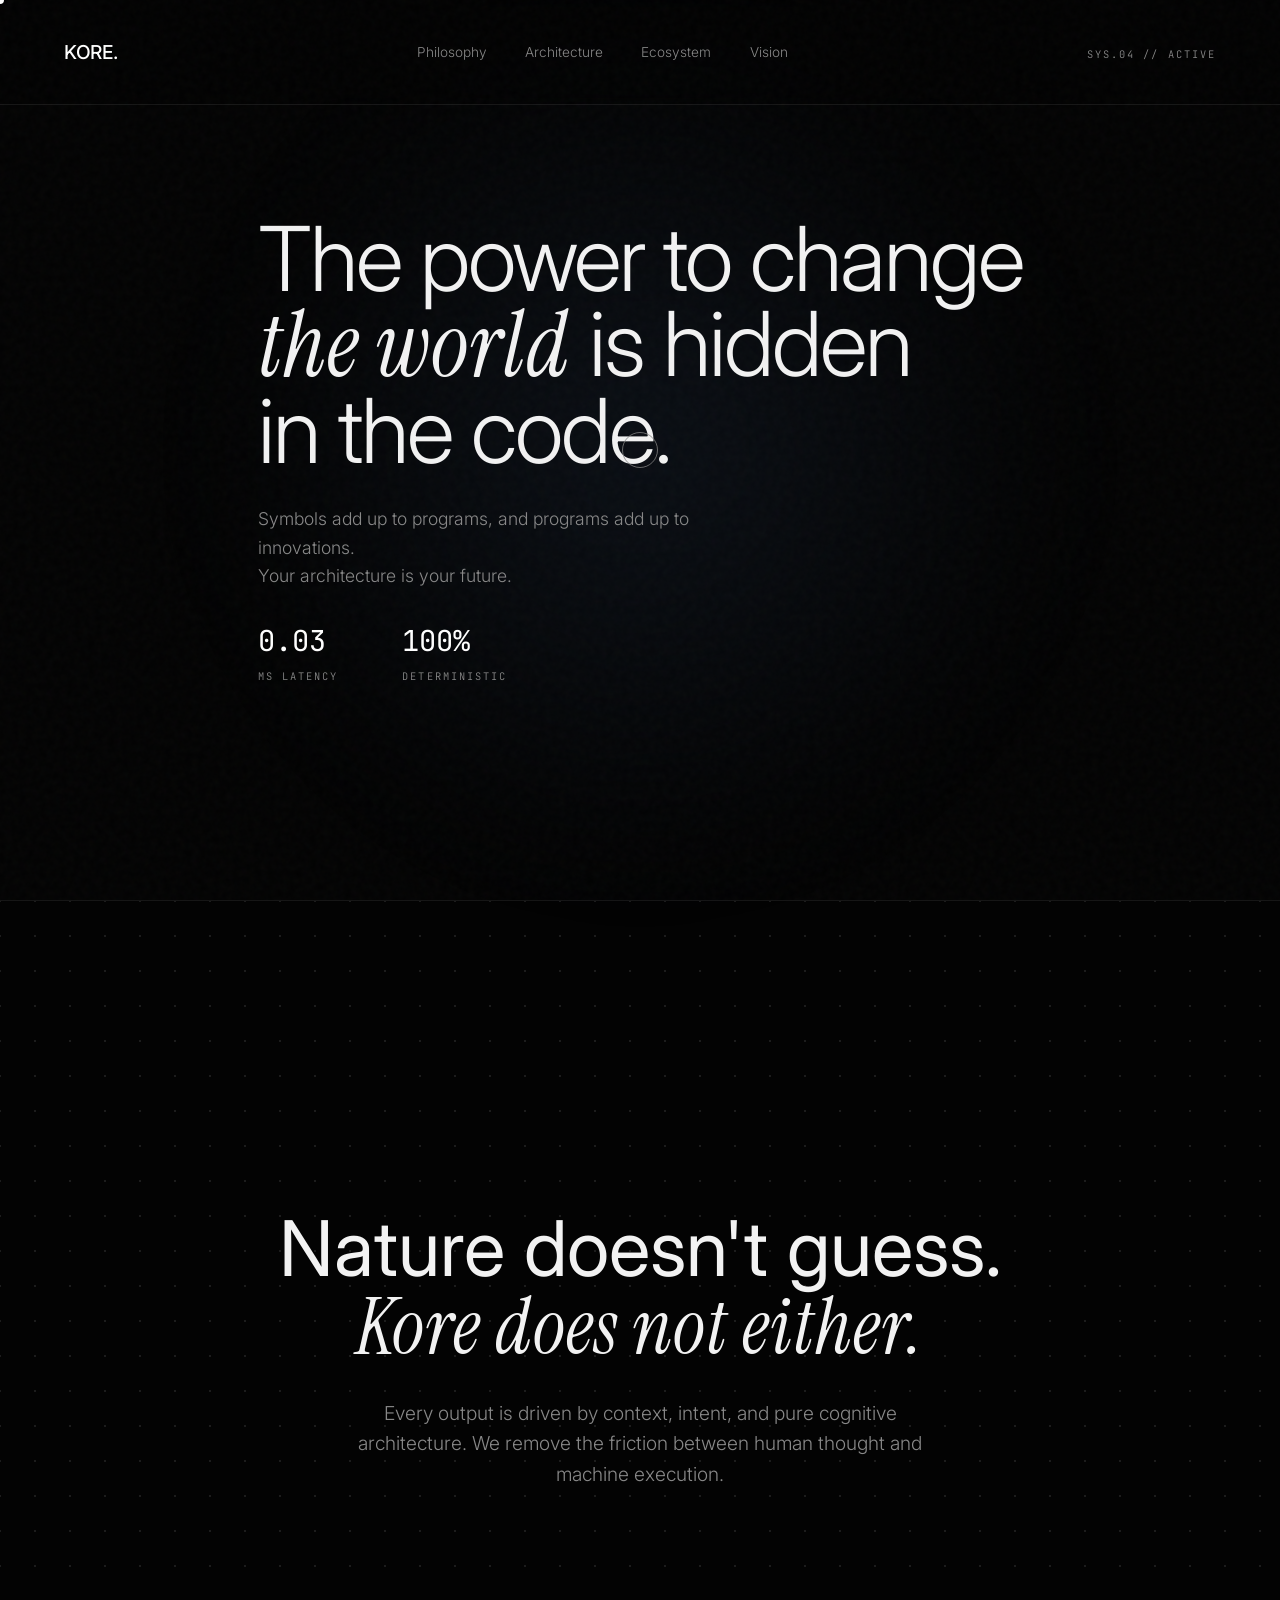
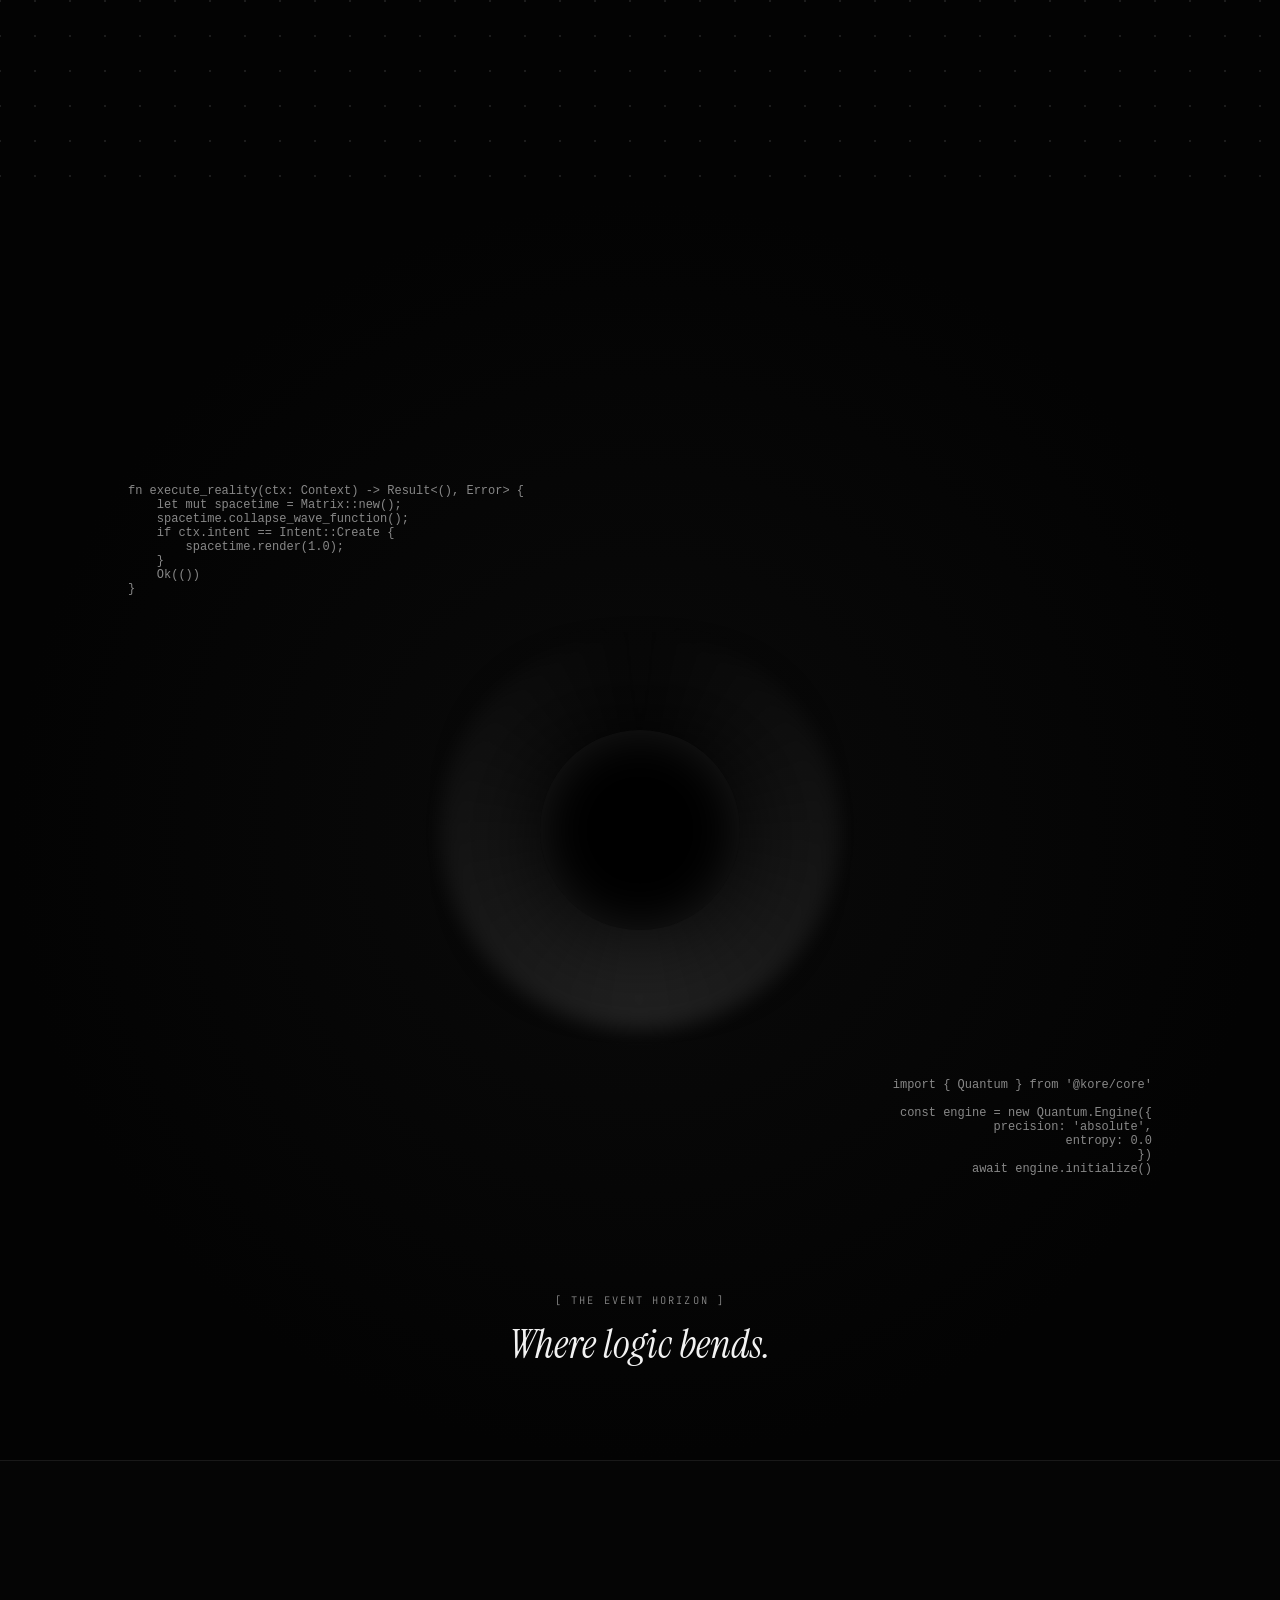
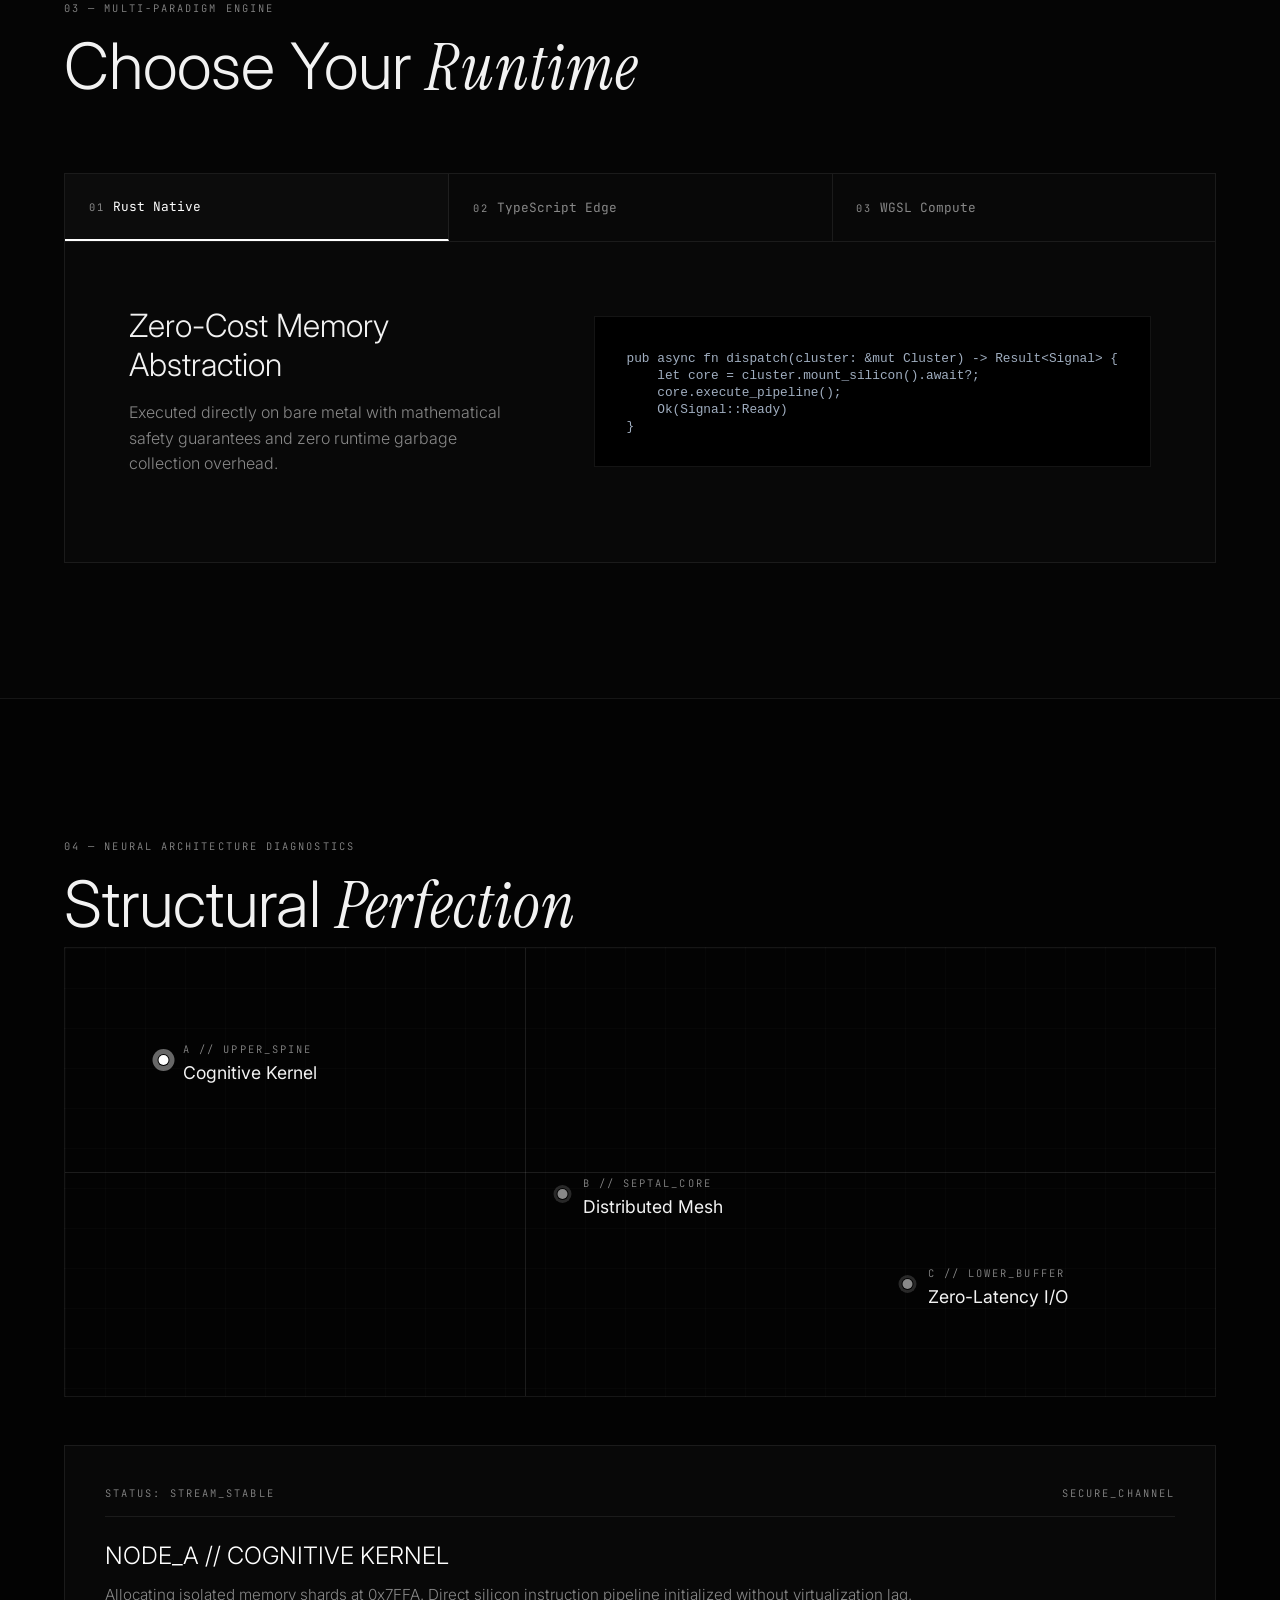
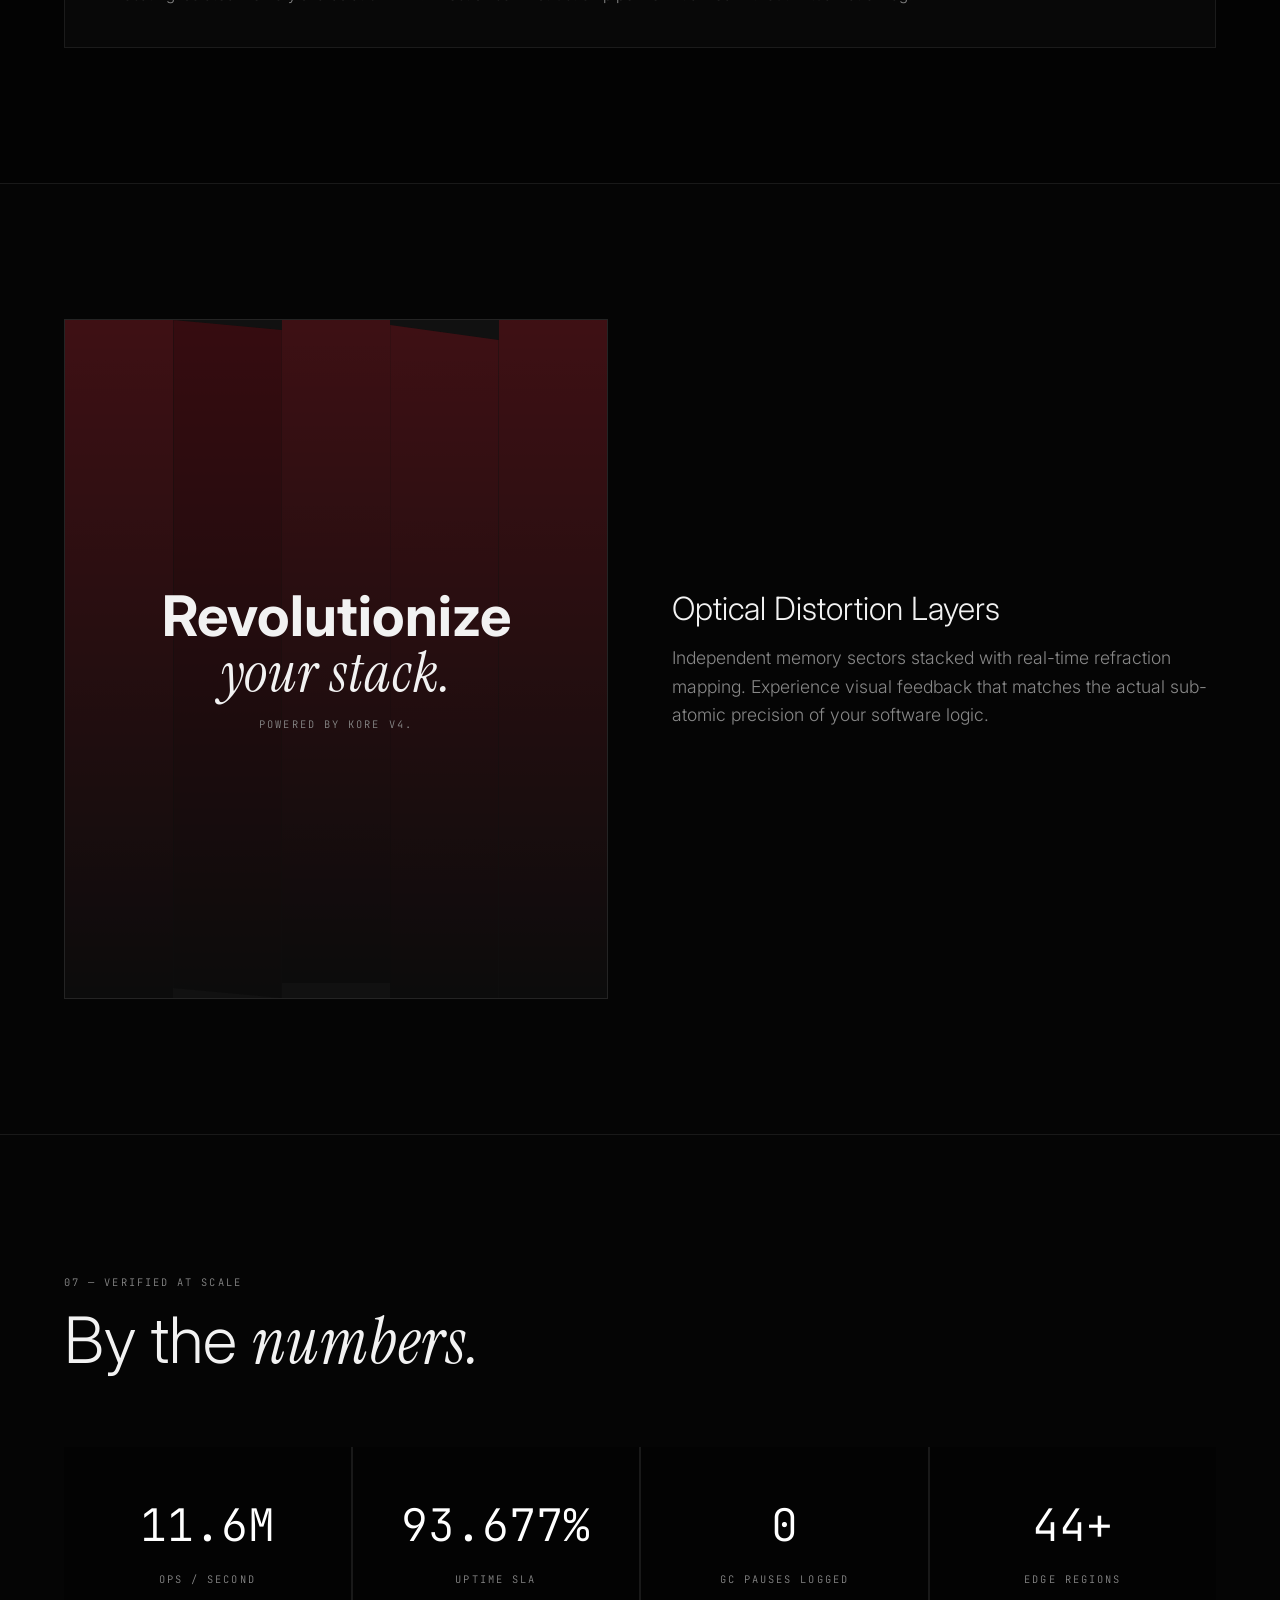
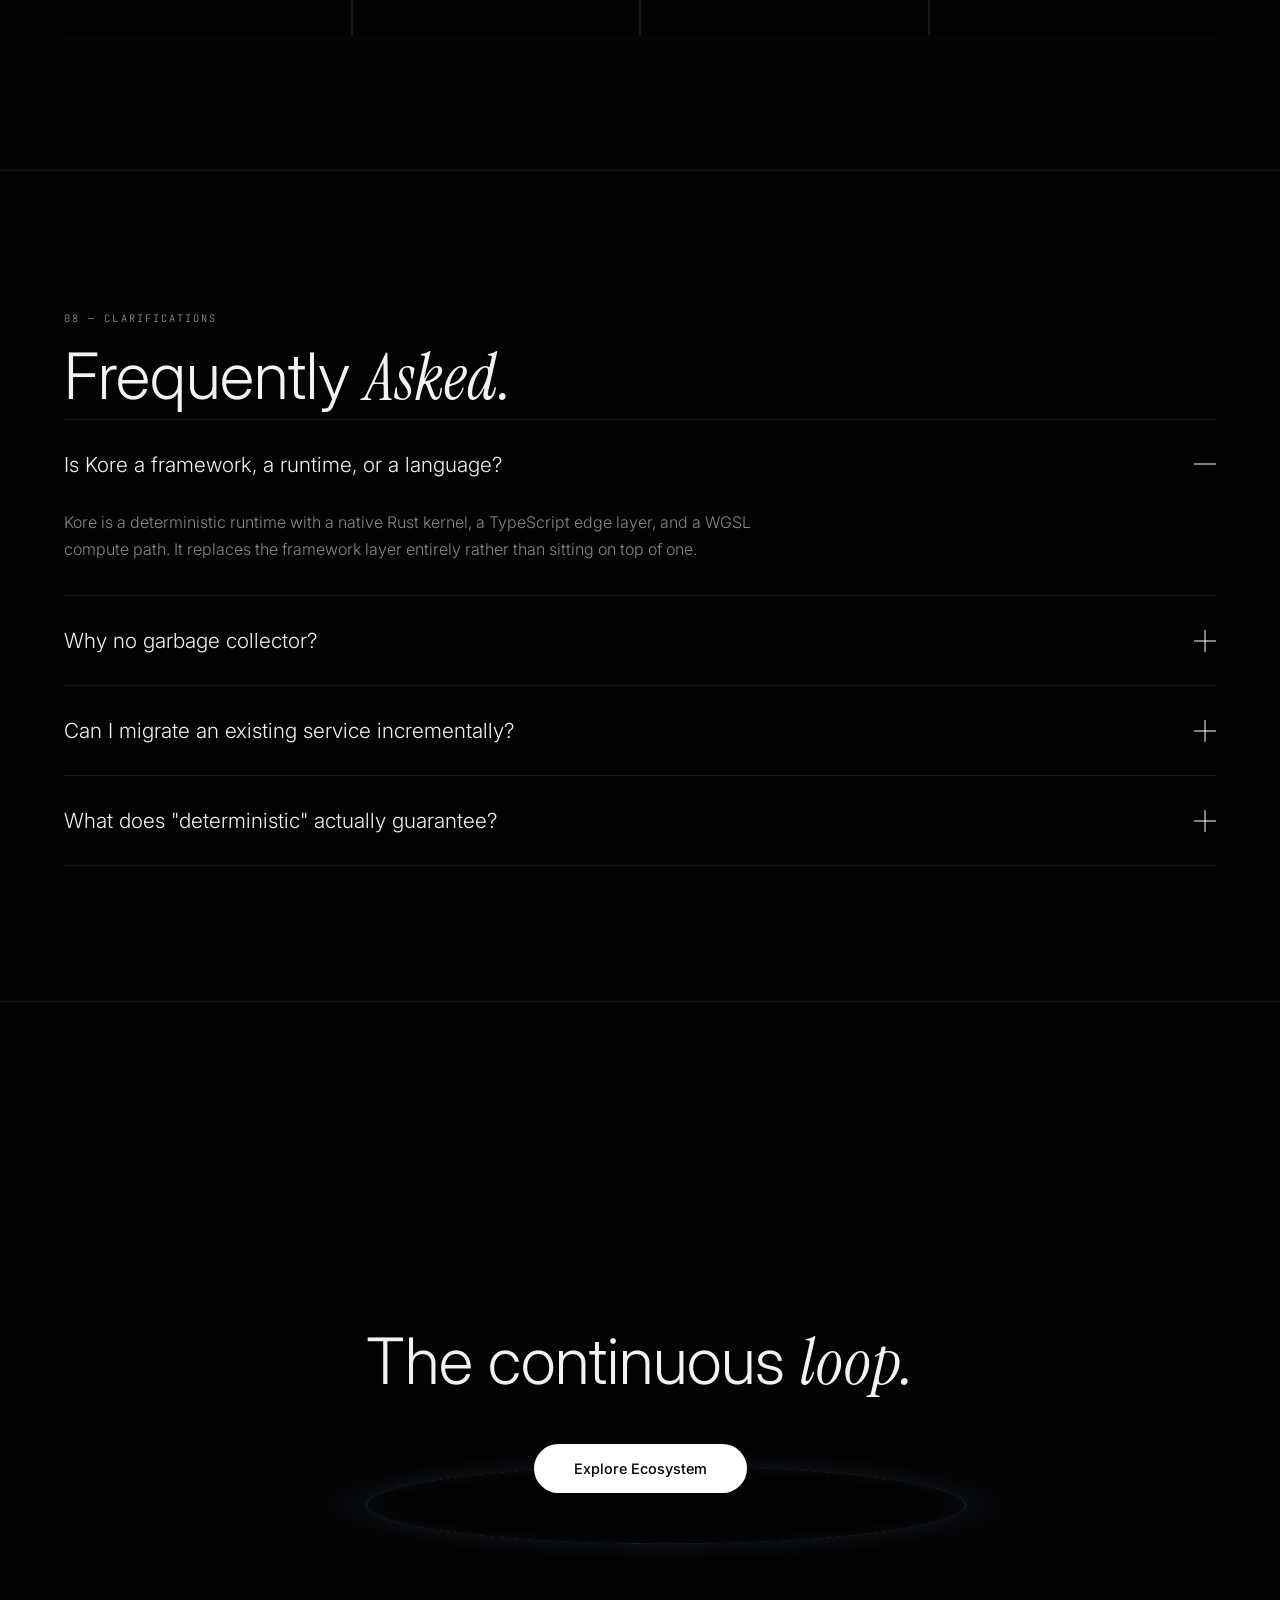
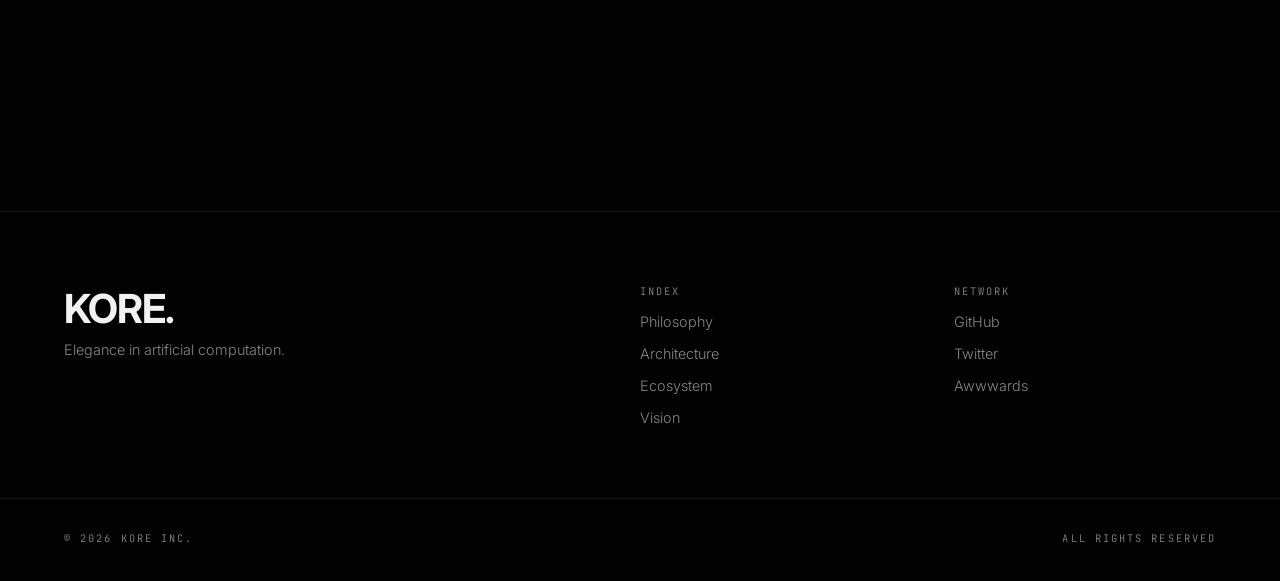
==== commit 374ff3a4: "Add comment block with ASCII art in index.html" ====
--- a/index.html
+++ b/index.html
@@ -383,4 +383,9 @@
     <script src="shared.js"></script>
     <script src="main.js"></script>
 </body>
-</html>+    <!--
+   *    /\_/\      +
+       ( o.o )   <3  ghostly.grl
+   +    > ^ <          *
+-->
+</html>
